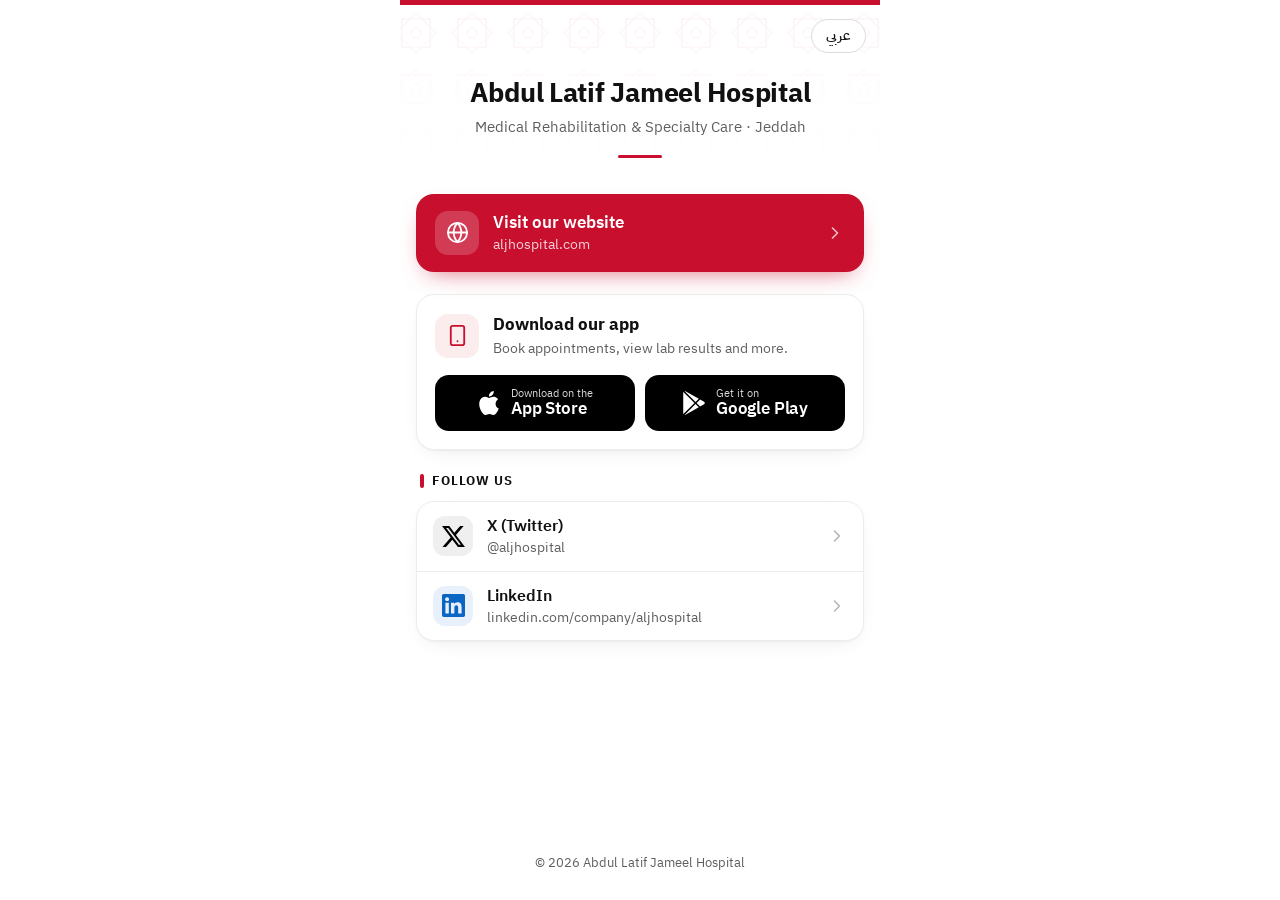
==== index.html @ 79e0ac40 "Add Abdul Latif Jameel Hospital links page and QR code maker Bilingual (Arabic/English) links page w" ====
<!doctype html>
<html lang="ar" dir="rtl">
<head>
  <meta charset="utf-8">
  <meta name="viewport" content="width=device-width, initial-scale=1, viewport-fit=cover">
  <meta name="theme-color" content="#FFFFFF">
  <meta name="color-scheme" content="light">

  <!-- ===== Link preview (what shows when the link is shared on WhatsApp, X, etc.) =====
       These are read by WhatsApp/X before the page loads, so they live here, not in config.js.
       Once the page has its final address, replace YOUR-ADDRESS below with it.          -->
  <title>Abdul Latif Jameel Hospital | مستشفى عبداللطيف جميل</title>
  <meta name="description" content="Our website, app and social media in one place. موقعنا وتطبيقنا وحساباتنا في مكان واحد.">
  <meta property="og:title" content="Abdul Latif Jameel Hospital | مستشفى عبداللطيف جميل">
  <meta property="og:description" content="Our website, app and social media in one place. موقعنا وتطبيقنا وحساباتنا في مكان واحد.">
  <meta property="og:type" content="website">
  <meta property="og:image" content="https://YOUR-ADDRESS/logo.png">
  <meta name="twitter:card" content="summary">
  <!-- ================================================================================= -->

  <link rel="icon" href="logo.png">
  <link rel="apple-touch-icon" href="logo.png">
  <link rel="stylesheet" href="assets/style.css">
</head>
<body>
  <div class="page" id="app">
    <noscript><p class="broken"><a href="https://www.aljhospital.com">www.aljhospital.com</a></p></noscript>
  </div>
  <script src="config.js"></script>
  <script src="assets/render.js"></script>
  <script>ALJH.renderHome(document.getElementById("app"), "");</script>
</body>
</html>
---- assets/style.css ----
/* Look & feel of the links page. Colours come from config.js. */
/* IBM Plex Sans Arabic (SIL Open Font License, see fonts/OFL-LICENSE.txt), self-hosted. */
@font-face { font-family: "IBM Plex Sans Arabic"; font-style: normal; font-weight: 400; font-display: swap; src: url("fonts/plex-arabic-arabic-400.woff2") format("woff2"); unicode-range: U+0600-06FF,U+0750-077F,U+0870-088E,U+0890-0891,U+0897-08E1,U+08E3-08FF,U+200C-200E,U+2010-2011,U+204F,U+2E41,U+FB50-FDFF,U+FE70-FE74,U+FE76-FEFC; }
@font-face { font-family: "IBM Plex Sans Arabic"; font-style: normal; font-weight: 400; font-display: swap; src: url("fonts/plex-arabic-latin-400.woff2") format("woff2"); unicode-range: U+0000-00FF,U+0131,U+0152-0153,U+02BB-02BC,U+02C6,U+02DA,U+02DC,U+0304,U+0308,U+0329,U+2000-206F,U+20AC,U+2122,U+2191,U+2193,U+2212,U+2215,U+FEFF,U+FFFD; }
@font-face { font-family: "IBM Plex Sans Arabic"; font-style: normal; font-weight: 600; font-display: swap; src: url("fonts/plex-arabic-arabic-600.woff2") format("woff2"); unicode-range: U+0600-06FF,U+0750-077F,U+0870-088E,U+0890-0891,U+0897-08E1,U+08E3-08FF,U+200C-200E,U+2010-2011,U+204F,U+2E41,U+FB50-FDFF,U+FE70-FE74,U+FE76-FEFC; }
@font-face { font-family: "IBM Plex Sans Arabic"; font-style: normal; font-weight: 600; font-display: swap; src: url("fonts/plex-arabic-latin-600.woff2") format("woff2"); unicode-range: U+0000-00FF,U+0131,U+0152-0153,U+02BB-02BC,U+02C6,U+02DA,U+02DC,U+0304,U+0308,U+0329,U+2000-206F,U+20AC,U+2122,U+2191,U+2193,U+2212,U+2215,U+FEFF,U+FFFD; }
@font-face { font-family: "IBM Plex Sans Arabic"; font-style: normal; font-weight: 700; font-display: swap; src: url("fonts/plex-arabic-arabic-700.woff2") format("woff2"); unicode-range: U+0600-06FF,U+0750-077F,U+0870-088E,U+0890-0891,U+0897-08E1,U+08E3-08FF,U+200C-200E,U+2010-2011,U+204F,U+2E41,U+FB50-FDFF,U+FE70-FE74,U+FE76-FEFC; }
@font-face { font-family: "IBM Plex Sans Arabic"; font-style: normal; font-weight: 700; font-display: swap; src: url("fonts/plex-arabic-latin-700.woff2") format("woff2"); unicode-range: U+0000-00FF,U+0131,U+0152-0153,U+02BB-02BC,U+02C6,U+02DA,U+02DC,U+0304,U+0308,U+0329,U+2000-206F,U+20AC,U+2122,U+2191,U+2193,U+2212,U+2215,U+FEFF,U+FFFD; }


:root {
  --primary: #C8102E;            /* hospital red (set in config.js) */
  --text: #111111;               /* black text (set in config.js) */
  --bg: #FFFFFF;
  --card: #FFFFFF;
  --muted: #5E5E5E;
  --line: #ECECEC;
  --tint: color-mix(in srgb, var(--primary) 8%, #fff);
  --tint-strong: color-mix(in srgb, var(--primary) 14%, #fff);
  --radius: 18px;
  --shadow: 0 1px 2px rgba(0, 0, 0, .04), 0 8px 24px -12px rgba(0, 0, 0, .12);
  color-scheme: light;
}

* { box-sizing: border-box; }
html { -webkit-text-size-adjust: 100%; background: var(--bg); }
body {
  margin: 0;
  min-height: 100vh;
  background: var(--bg);
  color: var(--text);
  font-family: "IBM Plex Sans Arabic", system-ui, -apple-system, "Segoe UI", Roboto, "Noto Sans Arabic", Tahoma, sans-serif;
  line-height: 1.45;
  -webkit-font-smoothing: antialiased;
  -webkit-tap-highlight-color: transparent;
}
a { color: inherit; text-decoration: none; }

.page { max-width: 480px; margin: 0 auto; min-height: 100vh; display: flex; flex-direction: column; border-top: 5px solid var(--primary); }

/* ---------- Header ---------- */
.hero {
  position: relative;
  padding: 64px 24px 30px;
  text-align: center;
  color: var(--text);
}
.hero::before { /* faint geometric pattern in the brand red, fading out */
  content: "";
  position: absolute; inset: 0;
  background-color: var(--primary);
  -webkit-mask: url("data:image/svg+xml,%3Csvg xmlns='http://www.w3.org/2000/svg' width='56' height='56' viewBox='0 0 56 56'%3E%3Cg fill='none' stroke='%23000' stroke-width='1'%3E%3Cpath d='M28 8 48 28 28 48 8 28Z'/%3E%3Crect x='13.86' y='13.86' width='28.28' height='28.28'/%3E%3Ccircle cx='28' cy='28' r='5'/%3E%3C/g%3E%3C/svg%3E") center top / 56px 56px;
          mask: url("data:image/svg+xml,%3Csvg xmlns='http://www.w3.org/2000/svg' width='56' height='56' viewBox='0 0 56 56'%3E%3Cg fill='none' stroke='%23000' stroke-width='1'%3E%3Cpath d='M28 8 48 28 28 48 8 28Z'/%3E%3Crect x='13.86' y='13.86' width='28.28' height='28.28'/%3E%3Ccircle cx='28' cy='28' r='5'/%3E%3C/g%3E%3C/svg%3E") center top / 56px 56px;
  opacity: .07;
  pointer-events: none;
}
.hero::after { /* fade the pattern into white */
  content: "";
  position: absolute; inset: 0;
  background: linear-gradient(to bottom, rgba(255,255,255,0) 0%, rgba(255,255,255,.75) 55%, #fff 92%);
  pointer-events: none;
}
.hero > * { position: relative; z-index: 1; }
.lang {
  position: absolute; top: 14px; inset-inline-end: 14px; z-index: 2;
  font: inherit; font-size: 14px; font-weight: 600;
  color: var(--text); background: #fff;
  border: 1px solid #DCDCDC; border-radius: 999px;
  padding: 6px 14px; cursor: pointer;
}
.lang:hover { border-color: var(--primary); color: var(--primary); }

.logo { display: flex; justify-content: center; margin: 0 auto 18px; }
.logo img { display: block; max-height: 92px; max-width: min(280px, 100%); width: auto; height: auto; }

.name { margin: 0; font-size: 24px; font-weight: 700; letter-spacing: -.01em; line-height: 1.25; }
.tagline { margin: 6px 0 0; font-size: 15px; color: var(--muted); }
.tagline::after, .no-tagline .name::after {
  content: ""; display: block; width: 44px; height: 3px; border-radius: 3px;
  background: var(--primary); margin: 16px auto 0;
}
.no-logo { padding-top: 72px; }
.no-logo .name { font-size: 27px; }
[dir="rtl"] .name { letter-spacing: 0; }

/* ---------- Content ---------- */
.content { flex: 1; padding: 6px 16px 8px; }
.block { margin-bottom: 22px; }
.block-title {
  margin: 0 4px 10px; font-size: 13px; font-weight: 700;
  text-transform: uppercase; letter-spacing: .08em; color: var(--text);
  display: flex; align-items: center; gap: 8px;
}
.block-title::before { content: ""; width: 4px; height: 14px; border-radius: 2px; background: var(--primary); }
[dir="rtl"] .block-title { text-transform: none; letter-spacing: 0; font-size: 15px; }

.card { background: var(--card); border: 1px solid var(--line); border-radius: var(--radius); box-shadow: var(--shadow); }

/* Main buttons: the first one is filled red */
.mains { display: grid; gap: 10px; }
.main-btn {
  display: flex; align-items: center; gap: 14px;
  padding: 16px 18px; border-radius: var(--radius);
  background: var(--card); color: var(--text);
  border: 1.5px solid var(--line); box-shadow: var(--shadow);
  transition: transform .12s ease, box-shadow .12s ease, background .12s ease;
}
.main-btn:first-child { background: var(--primary); color: #fff; border-color: transparent; box-shadow: 0 10px 24px -12px color-mix(in srgb, var(--primary) 70%, transparent); }
.main-ico { flex: none; width: 44px; height: 44px; border-radius: 13px; display: grid; place-items: center; background: var(--tint); color: var(--primary); }
.main-btn:first-child .main-ico { background: rgba(255,255,255,.18); color: #fff; }
.main-ico svg { width: 23px; height: 23px; }
.main-txt { flex: 1; min-width: 0; display: flex; flex-direction: column; }
.main-txt strong { font-size: 17px; font-weight: 600; }
.main-txt small { font-size: 13.5px; opacity: .82; }
.main-chev svg, .row-chev svg { width: 20px; height: 20px; display: block; }
.main-chev { opacity: .75; }

/* App card */
.app { padding: 18px; margin-bottom: 22px; }
.app-head { display: flex; gap: 14px; align-items: center; margin-bottom: 16px; }
.app-ico { flex: none; width: 44px; height: 44px; border-radius: 13px; display: grid; place-items: center; background: var(--tint); color: var(--primary); }
.app-ico svg { width: 23px; height: 23px; }
.app-title { margin: 0; font-size: 17px; font-weight: 700; }
.app-sub { margin: 2px 0 0; font-size: 13.5px; color: var(--muted); }
.stores { display: grid; grid-template-columns: 1fr 1fr; gap: 10px; }
.store {
  display: flex; align-items: center; justify-content: center; gap: 10px;
  min-height: 56px; padding: 8px 12px; border-radius: 14px;
  background: #000; color: #fff;
  transition: transform .12s ease, background .12s ease;
}
.store:hover { background: #262626; }
.store-ico svg { width: 24px; height: 24px; display: block; }
.store-txt { display: flex; flex-direction: column; line-height: 1.12; text-align: start; }
.store-txt small { font-size: 11px; opacity: .85; }
.store-txt strong { font-size: 16.5px; font-weight: 600; letter-spacing: -.01em; }
@media (max-width: 340px) { .stores { grid-template-columns: 1fr; } }

/* Link lists */
.list { overflow: hidden; }
.row {
  display: flex; align-items: center; gap: 14px;
  padding: 13px 16px; min-height: 66px;
  transition: background .12s ease;
}
.row + .row { border-top: 1px solid var(--line); }
.row-ico { flex: none; width: 40px; height: 40px; border-radius: 12px; display: grid; place-items: center; background: var(--tint); color: var(--primary); }
.row-ico svg { width: 21px; height: 21px; }
.row-ico.brand svg, .main-ico.brand svg { width: 23px; height: 23px; }
.row-txt { flex: 1; min-width: 0; display: flex; flex-direction: column; }
.row-txt strong { font-size: 16px; font-weight: 600; }
.row-txt small { font-size: 13.5px; color: var(--muted); overflow: hidden; text-overflow: ellipsis; white-space: nowrap; }
.row-chev { color: #B5B5B5; }
[dir="rtl"] .row-chev svg, [dir="rtl"] .main-chev svg { transform: scaleX(-1); }

/* Interaction */
@media (hover: hover) {
  .main-btn:hover { transform: translateY(-1px); }
  .main-btn:not(:first-child):hover { border-color: var(--tint-strong); }
  .row:hover { background: var(--tint); }
  .row:hover .row-chev { color: var(--primary); }
}
.main-btn:active, .store:active { transform: scale(.985); }
.row:active { background: var(--tint-strong); }
a:focus-visible, button:focus-visible { outline: 3px solid var(--primary); outline-offset: 2px; border-radius: 12px; }

.foot { text-align: center; color: var(--muted); font-size: 12.5px; padding: 10px 16px 28px; }
.back { display: block; text-align: center; color: var(--primary); font-weight: 600; padding: 14px; }
.broken { padding: 40px 24px; text-align: center; color: var(--muted); }

@media (prefers-reduced-motion: reduce) { * { transition: none !important; } }
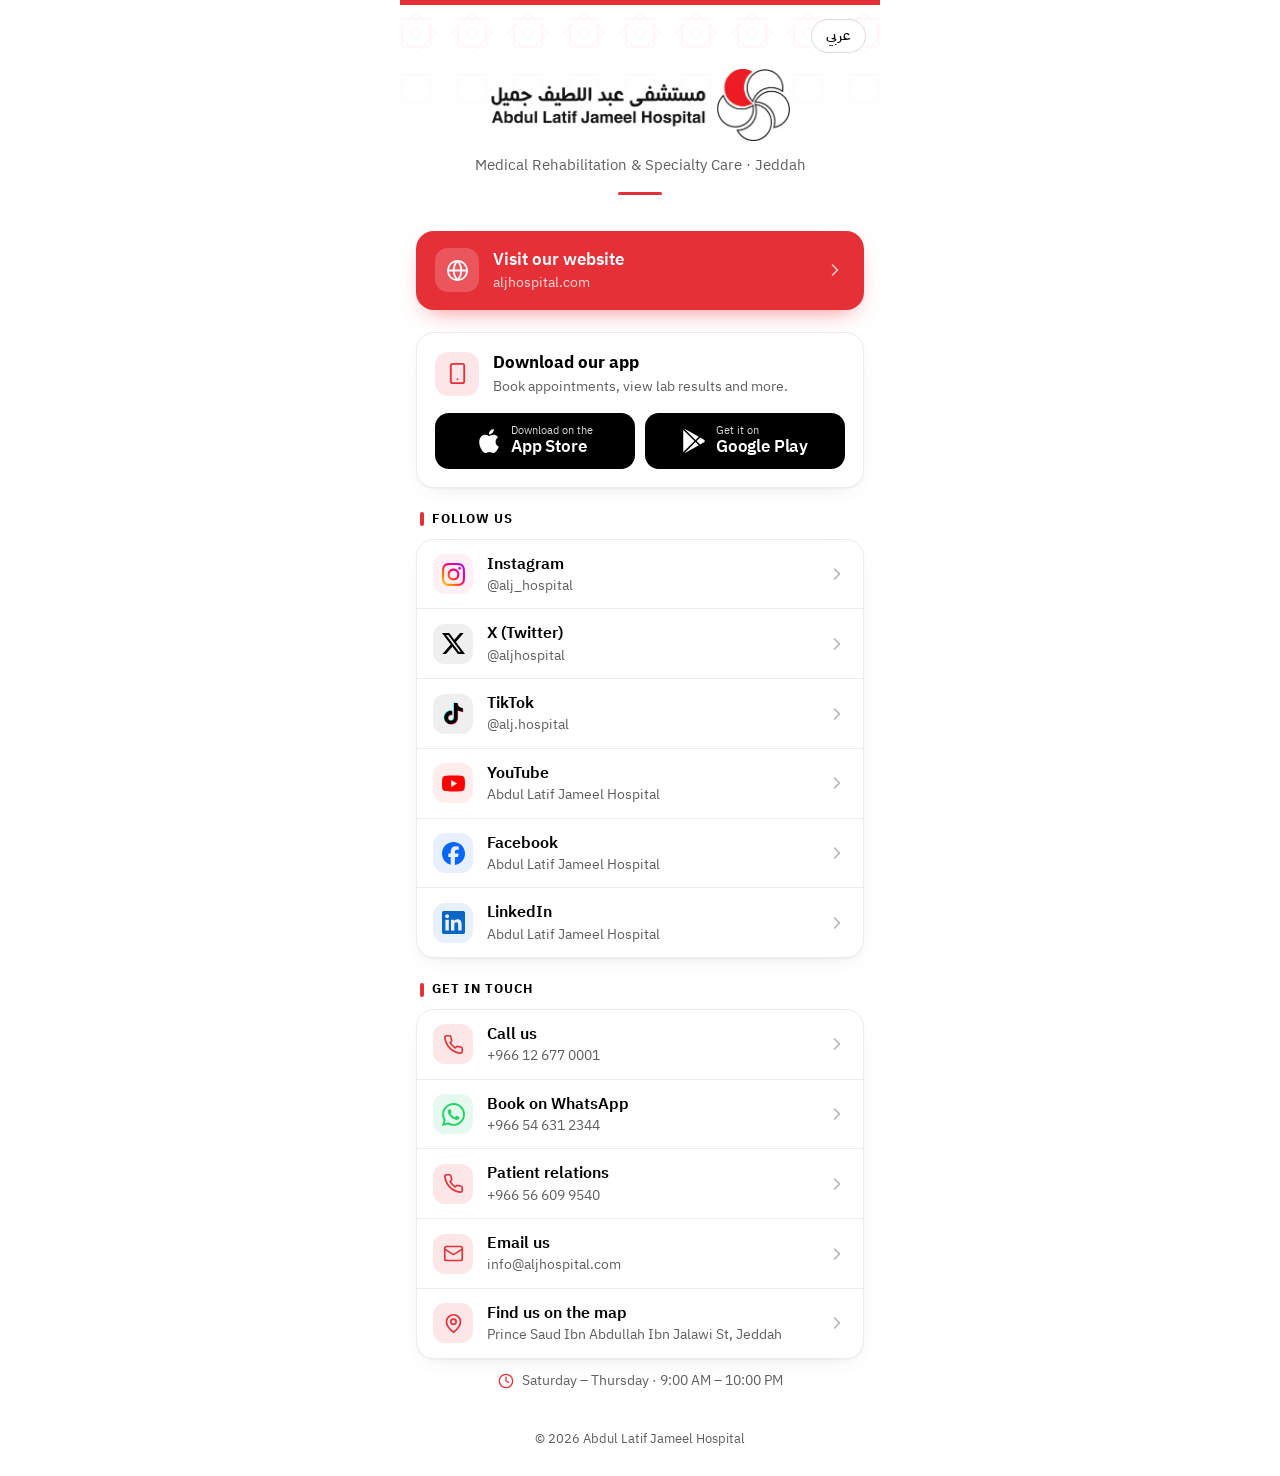
==== commit 3a5241db: "Add hospital logo, icons, all social links and exact map pin Logo converted from the website file; t" ====
--- a/index.html
+++ b/index.html
@@ -18,8 +18,8 @@
   <meta name="twitter:card" content="summary">
   <!-- ================================================================================= -->
 
-  <link rel="icon" href="logo.png">
-  <link rel="apple-touch-icon" href="logo.png">
+  <link rel="icon" type="image/png" href="favicon.png">
+  <link rel="apple-touch-icon" href="icon.png">
   <link rel="stylesheet" href="assets/style.css">
 </head>
 <body>
--- a/assets/style.css
+++ b/assets/style.css
@@ -9,14 +9,14 @@
 
 
 :root {
-  --primary: #C8102E;            /* hospital red (set in config.js) */
-  --text: #111111;               /* black text (set in config.js) */
+  --primary: #E63038;            /* hospital red (set in config.js) */
+  --text: #000000;               /* black text (set in config.js) */
   --bg: #FFFFFF;
   --card: #FFFFFF;
   --muted: #5E5E5E;
   --line: #ECECEC;
-  --tint: color-mix(in srgb, var(--primary) 8%, #fff);
-  --tint-strong: color-mix(in srgb, var(--primary) 14%, #fff);
+  --tint: color-mix(in srgb, var(--primary) 12%, #fff);
+  --tint-strong: color-mix(in srgb, var(--primary) 18%, #fff);
   --radius: 18px;
   --shadow: 0 1px 2px rgba(0, 0, 0, .04), 0 8px 24px -12px rgba(0, 0, 0, .12);
   color-scheme: light;
@@ -71,7 +71,11 @@
 .lang:hover { border-color: var(--primary); color: var(--primary); }
 
 .logo { display: flex; justify-content: center; margin: 0 auto 18px; }
-.logo img { display: block; max-height: 92px; max-width: min(280px, 100%); width: auto; height: auto; }
+.logo img { display: block; max-height: 80px; max-width: min(300px, 100%); width: auto; height: auto; }
+.has-logo .logo { margin-bottom: 14px; }
+.has-logo .name { /* the logo already shows the name: keep it for screen readers only */
+  position: absolute; width: 1px; height: 1px; overflow: hidden; clip: rect(0 0 0 0); white-space: nowrap;
+}
 
 .name { margin: 0; font-size: 24px; font-weight: 700; letter-spacing: -.01em; line-height: 1.25; }
 .tagline { margin: 6px 0 0; font-size: 15px; color: var(--muted); }
@@ -164,6 +168,8 @@
 .row:active { background: var(--tint-strong); }
 a:focus-visible, button:focus-visible { outline: 3px solid var(--primary); outline-offset: 2px; border-radius: 12px; }
 
+.hours { display: flex; align-items: center; justify-content: center; gap: 8px; margin: 12px 4px 0; font-size: 13.5px; color: var(--muted); }
+.hours-ico svg { width: 16px; height: 16px; display: block; color: var(--primary); }
 .foot { text-align: center; color: var(--muted); font-size: 12.5px; padding: 10px 16px 28px; }
 .back { display: block; text-align: center; color: var(--primary); font-weight: 600; padding: 14px; }
 .broken { padding: 40px 24px; text-align: center; color: var(--muted); }
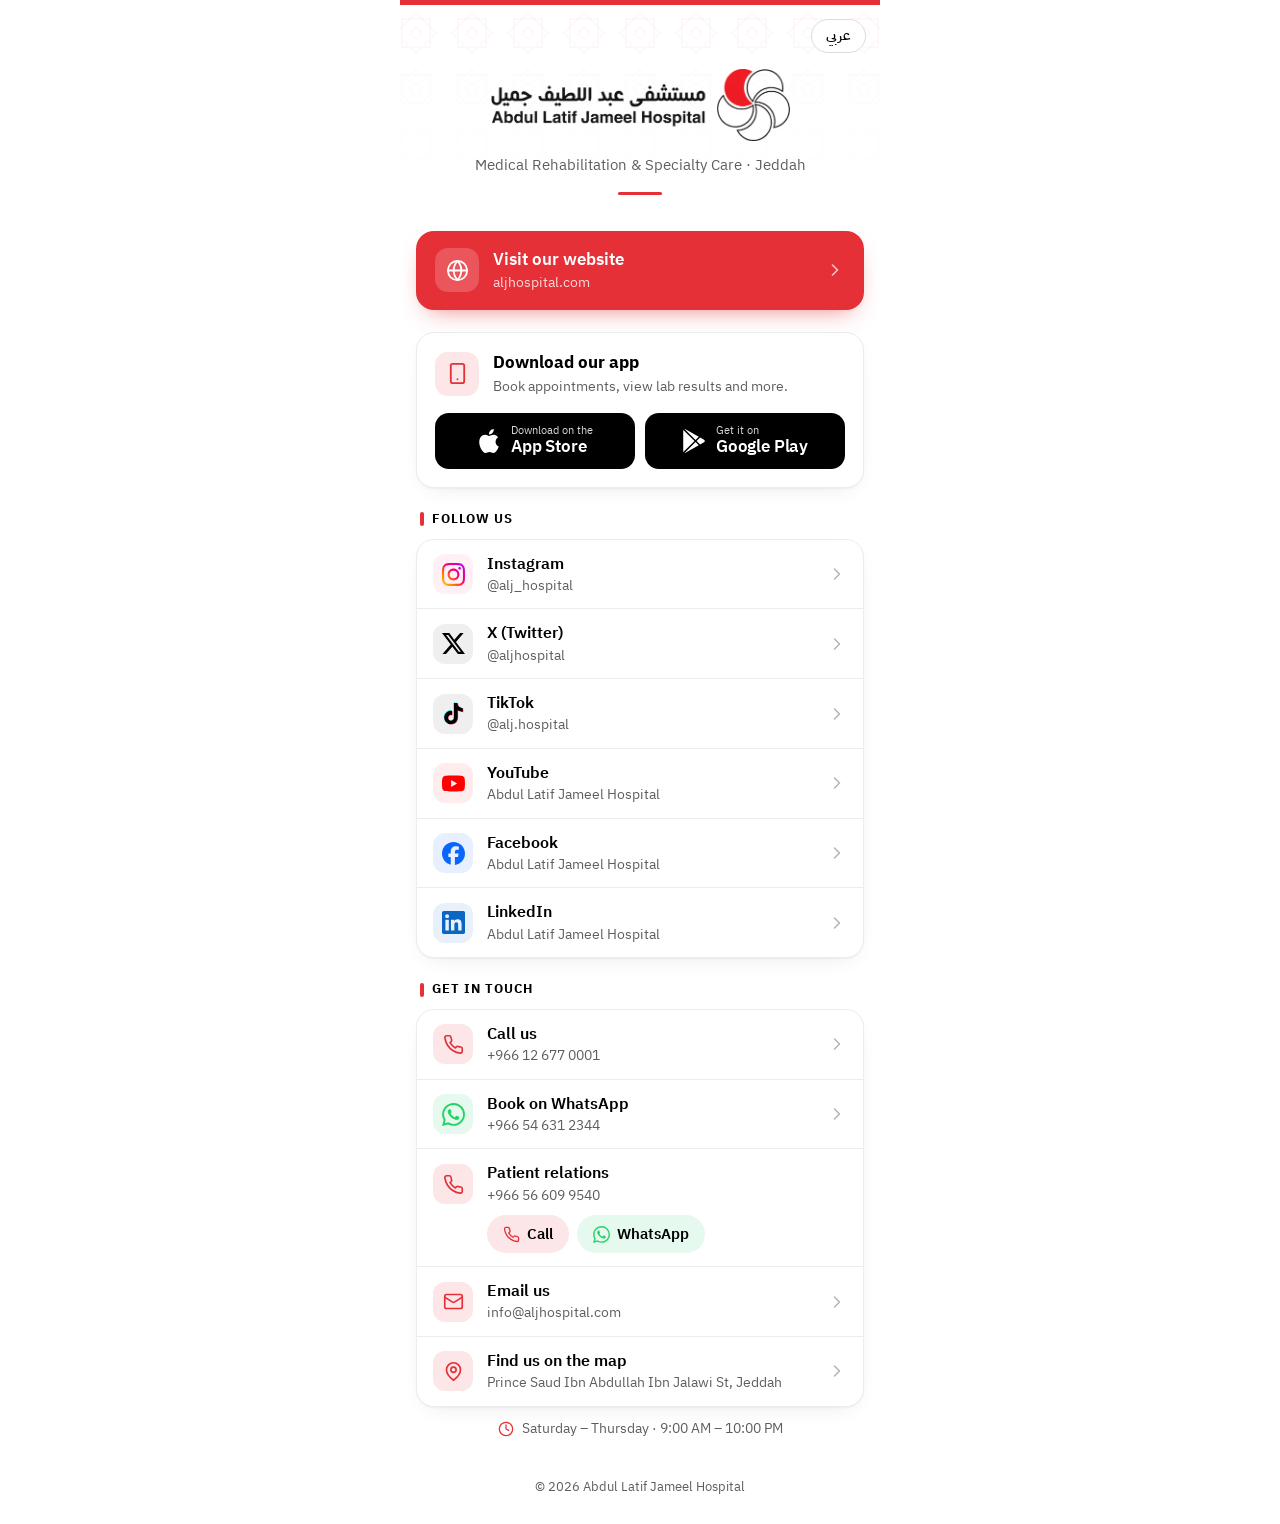
==== commit c3c23367: "Point site address and link previews at aljhospital.github.io Co-Authored-By: Claude Opus 5.5 <norep" ====
--- a/index.html
+++ b/index.html
@@ -8,13 +8,13 @@
 
   <!-- ===== Link preview (what shows when the link is shared on WhatsApp, X, etc.) =====
        These are read by WhatsApp/X before the page loads, so they live here, not in config.js.
-       Once the page has its final address, replace YOUR-ADDRESS below with it.          -->
+       If the page address ever changes (e.g. to links.aljhospital.com), update og:image below. -->
   <title>Abdul Latif Jameel Hospital | مستشفى عبداللطيف جميل</title>
   <meta name="description" content="Our website, app and social media in one place. موقعنا وتطبيقنا وحساباتنا في مكان واحد.">
   <meta property="og:title" content="Abdul Latif Jameel Hospital | مستشفى عبداللطيف جميل">
   <meta property="og:description" content="Our website, app and social media in one place. موقعنا وتطبيقنا وحساباتنا في مكان واحد.">
   <meta property="og:type" content="website">
-  <meta property="og:image" content="https://YOUR-ADDRESS/logo.png">
+  <meta property="og:image" content="https://aljhospital.github.io/icon.png">
   <meta name="twitter:card" content="summary">
   <!-- ================================================================================= -->
 
--- a/assets/style.css
+++ b/assets/style.css
@@ -157,15 +157,34 @@
 .row-chev { color: #B5B5B5; }
 [dir="rtl"] .row-chev svg, [dir="rtl"] .main-chev svg { transform: scaleX(-1); }
 
+/* Row with two buttons (call + WhatsApp) */
+.row-dual { align-items: flex-start; }
+.row-dual .row-ico { margin-top: 2px; }
+.row-actions { display: flex; flex-wrap: wrap; gap: 8px; margin-top: 10px; }
+.pill {
+  display: inline-flex; align-items: center; gap: 7px;
+  min-height: 38px; padding: 7px 16px; border-radius: 999px;
+  font-size: 14.5px; font-weight: 600; color: var(--text);
+  background: var(--tint); transition: background .12s ease, transform .12s ease;
+}
+.pill-ico svg { width: 17px; height: 17px; display: block; color: var(--primary); }
+.pill-wa { background: #E6F9EE; }
+.pill-wa .pill-ico svg { color: #25D366; }
+.pill:active { transform: scale(.97); }
+
 /* Interaction */
 @media (hover: hover) {
   .main-btn:hover { transform: translateY(-1px); }
   .main-btn:not(:first-child):hover { border-color: var(--tint-strong); }
   .row:hover { background: var(--tint); }
+  .row-dual:hover { background: transparent; }
+  .pill:hover { background: var(--tint-strong); }
+  .pill-wa:hover { background: #D2F4E0; }
   .row:hover .row-chev { color: var(--primary); }
 }
 .main-btn:active, .store:active { transform: scale(.985); }
 .row:active { background: var(--tint-strong); }
+.row-dual:active { background: transparent; }
 a:focus-visible, button:focus-visible { outline: 3px solid var(--primary); outline-offset: 2px; border-radius: 12px; }
 
 .hours { display: flex; align-items: center; justify-content: center; gap: 8px; margin: 12px 4px 0; font-size: 13.5px; color: var(--muted); }
